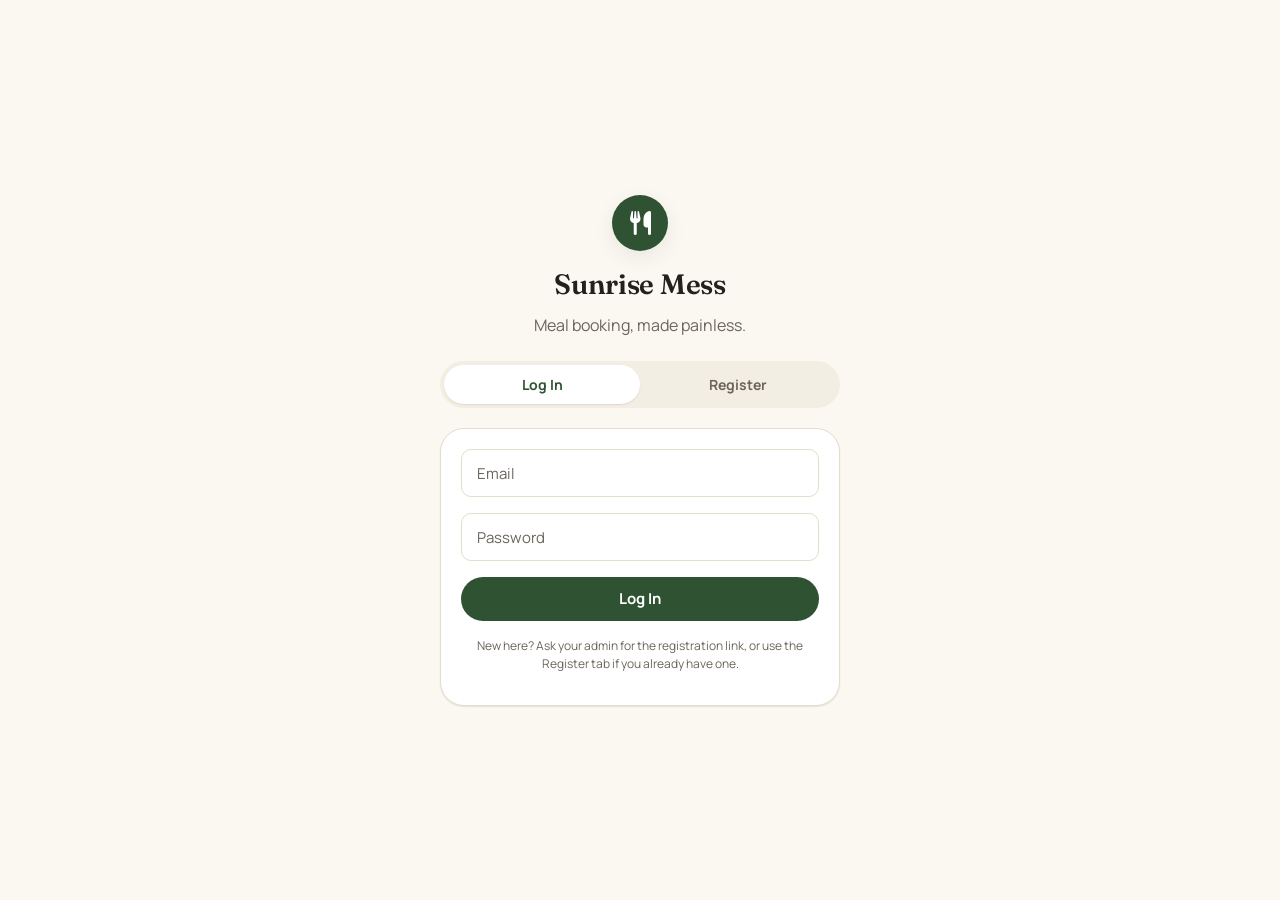
==== index.html @ f29468be "mess initial egmore" ====
<!DOCTYPE html>
<html lang="en">
<head>
<meta charset="UTF-8">
<meta name="viewport" content="width=device-width, initial-scale=1, viewport-fit=cover">
<title>Mess Login · Sunrise Mess</title>
<link rel="stylesheet" href="css/main.css">
<link rel="stylesheet" href="css/dark-mode.css">
<link rel="stylesheet" href="https://cdnjs.cloudflare.com/ajax/libs/font-awesome/6.5.2/css/all.min.css">
<style>
  body { display: flex; align-items: center; justify-content: center; padding: var(--space-5); }
  .auth-shell { width: 100%; max-width: 400px; }
  .auth-brand { text-align: center; margin-bottom: var(--space-6); }
  .auth-brand .plate { width: 56px; height: 56px; border-radius: 50%; background: var(--color-primary); color: #fff; display: flex; align-items: center; justify-content: center; margin: 0 auto var(--space-3); font-size: 24px; box-shadow: var(--shadow-md); }
  .auth-tabs { display: flex; background: var(--color-surface-2); border-radius: var(--radius-pill); padding: 4px; margin-bottom: var(--space-5); }
  .auth-tabs button { flex: 1; border: none; background: none; padding: 10px; border-radius: var(--radius-pill); font-weight: 700; font-size: 14px; color: var(--color-ink-soft); cursor: pointer; }
  .auth-tabs button.is-active { background: var(--color-surface); color: var(--color-primary); box-shadow: var(--shadow-sm); }
  .auth-note { font-size: 12px; text-align: center; margin-top: var(--space-4); }
  .view { display: none; }
  .view.is-active { display: block; }
</style>
</head>
<body>

<div class="auth-shell">
  <div class="auth-brand">
    <div class="plate"><i class="fa-solid fa-utensils"></i></div>
    <h1>Sunrise Mess</h1>
    <p class="text-soft">Meal booking, made painless.</p>
  </div>

  <div class="auth-tabs">
    <button id="tabLogin" class="is-active">Log In</button>
    <button id="tabRegister">Register</button>
  </div>

  <!-- LOGIN -->
  <form id="loginView" class="view is-active card">
    <div class="field">
      <input type="email" id="loginEmail" placeholder=" " required>
      <label>Email</label>
    </div>
    <div class="field">
      <input type="password" id="loginPassword" placeholder=" " required minlength="6">
      <label>Password</label>
    </div>
    <button type="submit" class="btn btn-primary btn-block">Log In</button>
    <p class="auth-note text-soft">New here? Ask your admin for the registration link, or use the Register tab if you already have one.</p>
  </form>

  <!-- REGISTER -->
  <form id="registerView" class="view card">
    <div class="field">
      <input type="text" id="regName" placeholder=" " required>
      <label>Full name</label>
    </div>
    <div class="field">
      <input type="text" id="regRoom" placeholder=" " required>
      <label>Room number</label>
    </div>
    <div class="field">
      <input type="tel" id="regMobile" placeholder=" " required pattern="[0-9]{10}">
      <label>Mobile number</label>
    </div>
    <div class="field">
      <input type="email" id="regEmail" placeholder=" " required>
      <label>Email</label>
    </div>
    <div class="field">
      <input type="password" id="regPassword" placeholder=" " required minlength="6">
      <label>Password</label>
    </div>
    <button type="submit" class="btn btn-primary btn-block">Submit Registration</button>
    <p class="auth-note text-soft">Your request goes to the admin for approval before you can log in.</p>
  </form>
</div>

<script type="module">
  import { login, submitRegistration, redirectIfLoggedIn } from './js/auth.js';
  import { initTheme } from './js/utils.js';

  initTheme();
  redirectIfLoggedIn();

  const params = new URLSearchParams(location.search);
  if (params.get('pending') === '1') {
    import('./js/components/Toast.js').then(({ toast }) => toast.info('Your registration is pending admin approval.'));
  }

  const tabLogin = document.getElementById('tabLogin');
  const tabRegister = document.getElementById('tabRegister');
  const loginView = document.getElementById('loginView');
  const registerView = document.getElementById('registerView');

  tabLogin.onclick = () => {
    tabLogin.classList.add('is-active'); tabRegister.classList.remove('is-active');
    loginView.classList.add('is-active'); registerView.classList.remove('is-active');
  };
  tabRegister.onclick = () => {
    tabRegister.classList.add('is-active'); tabLogin.classList.remove('is-active');
    registerView.classList.add('is-active'); loginView.classList.remove('is-active');
  };

  loginView.addEventListener('submit', async (e) => {
    e.preventDefault();
    const btn = loginView.querySelector('button[type="submit"]');
    btn.disabled = true; btn.textContent = 'Logging in…';
    await login(loginEmail.value.trim(), loginPassword.value);
    btn.disabled = false; btn.textContent = 'Log In';
  });

  registerView.addEventListener('submit', async (e) => {
    e.preventDefault();
    const btn = registerView.querySelector('button[type="submit"]');
    btn.disabled = true; btn.textContent = 'Submitting…';
    const ok = await submitRegistration({
      name: regName.value.trim(),
      room_number: regRoom.value.trim(),
      mobile: regMobile.value.trim(),
      email: regEmail.value.trim(),
      password: regPassword.value
    });
    btn.disabled = false; btn.textContent = 'Submit Registration';
    if (ok) { registerView.reset(); tabLogin.click(); }
  });
</script>
</body>
</html>
---- css/main.css ----
/* ============================================================================
   MESS MEAL BOOKING SYSTEM — DESIGN SYSTEM
   Subject: an Indian hostel/PG mess. Palette pulled from the mess hall
   itself — banana-leaf green, turmeric, terracotta thali, steel canteen
   trays — rather than a generic app palette.
   Signature element: the "thali ring" — a plate divided into three arcs
   (breakfast / lunch / dinner) that fills in as the day's status changes.
   ============================================================================ */

@import url('https://fonts.googleapis.com/css2?family=Fraunces:opsz,wght@9..144,500;9..144,600;9..144,700&family=Manrope:wght@400;500;600;700;800&family=IBM+Plex+Mono:wght@400;500;600&display=swap');

:root {
  /* ---- color tokens -------------------------------------------------- */
  --color-bg:        #FBF8F2;   /* steel-tray cream */
  --color-surface:   #FFFFFF;
  --color-surface-2: #F3EEE3;   /* banana-leaf-adjacent tint for sunken areas */
  --color-ink:       #24211D;   /* charcoal */
  --color-ink-soft:  #6B655A;   /* muted charcoal for secondary text */
  --color-border:    #E4DDCC;

  --color-primary:      #2F5233;  /* mess-hall spice green */
  --color-primary-ink:  #FFFFFF;
  --color-primary-soft: #E8F0E3;

  --color-accent:       #E4A72E;  /* turmeric gold */
  --color-accent-ink:   #2A1E05;
  --color-accent-soft:  #FBF0D9;

  --color-danger:       #C0392B;  /* chili red — fines, mismatches */
  --color-danger-soft:  #FBE7E4;

  --color-double:        #7A4FAE; /* double-meal indicator */
  --color-double-soft:   #F0E7F8;

  --color-no-food:       #8A8578;
  --color-no-food-soft:  #ECE9E0;

  /* ---- type ------------------------------------------------------------ */
  --font-display: 'Fraunces', Georgia, serif;
  --font-body:    'Manrope', -apple-system, BlinkMacSystemFont, 'Segoe UI', sans-serif;
  --font-mono:    'IBM Plex Mono', ui-monospace, SFMono-Regular, monospace;

  /* ---- spacing / radius / motion --------------------------------------- */
  --space-1: 4px;  --space-2: 8px;  --space-3: 12px; --space-4: 16px;
  --space-5: 20px; --space-6: 24px; --space-7: 32px; --space-8: 40px;

  --radius-sm: 10px;
  --radius-md: 16px;
  --radius-lg: 24px;
  --radius-pill: 999px;

  --shadow-sm: 0 1px 2px rgba(36,33,29,0.06), 0 1px 1px rgba(36,33,29,0.04);
  --shadow-md: 0 6px 20px rgba(36,33,29,0.08);
  --shadow-lg: 0 16px 40px rgba(36,33,29,0.14);

  --ease: cubic-bezier(0.22, 1, 0.36, 1);
  --dur-fast: 150ms;
  --dur-med: 220ms;

  --tap-min: 44px;
  --bottom-nav-h: 64px;
  --topbar-h: 56px;
}

/* ---- reset -------------------------------------------------------------- */
*, *::before, *::after { box-sizing: border-box; }
html { -webkit-text-size-adjust: 100%; }
body {
  margin: 0;
  min-height: 100dvh;
  background: var(--color-bg);
  color: var(--color-ink);
  font-family: var(--font-body);
  font-size: 16px;
  line-height: 1.5;
  -webkit-font-smoothing: antialiased;
}
h1, h2, h3, h4 { font-family: var(--font-display); font-weight: 600; margin: 0 0 var(--space-2); letter-spacing: -0.01em; }
h1 { font-size: 28px; } h2 { font-size: 22px; } h3 { font-size: 18px; } h4 { font-size: 16px; }
p { margin: 0 0 var(--space-3); color: var(--color-ink-soft); }
a { color: var(--color-primary); text-decoration: none; }
button { font-family: inherit; }
ul { margin: 0; padding: 0; list-style: none; }
img { max-width: 100%; display: block; }
::selection { background: var(--color-accent-soft); }

:focus-visible {
  outline: 2px solid var(--color-primary);
  outline-offset: 2px;
  border-radius: 4px;
}

.mono { font-family: var(--font-mono); font-variant-numeric: tabular-nums; }
.text-soft { color: var(--color-ink-soft); }
.text-danger { color: var(--color-danger); }
.sr-only {
  position: absolute; width: 1px; height: 1px; padding: 0; margin: -1px;
  overflow: hidden; clip: rect(0,0,0,0); white-space: nowrap; border: 0;
}

/* ---- app shell ------------------------------------------------------------ */
.app-shell {
  max-width: 480px;
  margin: 0 auto;
  min-height: 100dvh;
  padding-bottom: calc(var(--bottom-nav-h) + var(--space-4));
  position: relative;
  background: var(--color-bg);
}
@media (min-width: 900px) {
  .app-shell.app-shell--desktop {
    max-width: 1120px;
    display: grid;
    grid-template-columns: 240px 1fr;
    gap: var(--space-6);
    padding: var(--space-6) var(--space-6) var(--space-8);
  }
}

.topbar {
  position: sticky; top: 0; z-index: 20;
  height: var(--topbar-h);
  display: flex; align-items: center; justify-content: space-between;
  padding: 0 var(--space-4);
  background: color-mix(in srgb, var(--color-bg) 88%, transparent);
  backdrop-filter: blur(10px);
  border-bottom: 1px solid var(--color-border);
}
.topbar__title { font-family: var(--font-display); font-size: 18px; font-weight: 600; }
.topbar__actions { display: flex; gap: var(--space-2); align-items: center; }

.page { padding: var(--space-4); display: flex; flex-direction: column; gap: var(--space-5); }

/* ---- bottom nav (mobile) --------------------------------------------------- */
.bottom-nav {
  position: fixed; left: 0; right: 0; bottom: 0; z-index: 30;
  max-width: 480px; margin: 0 auto;
  height: var(--bottom-nav-h);
  background: var(--color-surface);
  border-top: 1px solid var(--color-border);
  display: flex;
  box-shadow: 0 -4px 16px rgba(36,33,29,0.06);
}
@media (min-width: 900px) { .bottom-nav { display: none; } }
.bottom-nav__item {
  flex: 1; display: flex; flex-direction: column; align-items: center; justify-content: center;
  gap: 2px; color: var(--color-ink-soft); font-size: 11px; font-weight: 600;
  min-height: var(--tap-min); border: none; background: none; cursor: pointer;
}
.bottom-nav__item i { font-size: 18px; }
.bottom-nav__item.is-active { color: var(--color-primary); }

.side-nav {
  display: none;
}
@media (min-width: 900px) {
  .side-nav {
    display: flex; flex-direction: column; gap: var(--space-1);
    padding: var(--space-5) var(--space-3);
    background: var(--color-surface);
    border-radius: var(--radius-lg);
    border: 1px solid var(--color-border);
    height: fit-content;
    position: sticky; top: var(--space-6);
  }
  .side-nav__item {
    display: flex; align-items: center; gap: var(--space-3);
    padding: var(--space-3) var(--space-3);
    border-radius: var(--radius-sm);
    color: var(--color-ink-soft); font-weight: 600; font-size: 14px;
    cursor: pointer; border: none; background: none; text-align: left;
  }
  .side-nav__item.is-active { background: var(--color-primary-soft); color: var(--color-primary); }
}

/* ---- cards ----------------------------------------------------------------- */
.card {
  background: var(--color-surface);
  border: 1px solid var(--color-border);
  border-radius: var(--radius-lg);
  padding: var(--space-5);
  box-shadow: var(--shadow-sm);
  transition: box-shadow var(--dur-fast) var(--ease);
}
.card--flat { box-shadow: none; }
.card__label { font-size: 12px; font-weight: 700; letter-spacing: 0.04em; text-transform: uppercase; color: var(--color-ink-soft); margin-bottom: var(--space-1); }
.card__value { font-family: var(--font-display); font-size: 30px; font-weight: 600; }
.card-grid { display: grid; grid-template-columns: repeat(2, 1fr); gap: var(--space-3); }
@media (min-width: 640px) { .card-grid { grid-template-columns: repeat(4, 1fr); } }

/* ---- thali ring (signature status widget) ---------------------------------- */
.thali-ring { display: flex; align-items: center; gap: var(--space-5); }
.thali-ring svg { flex-shrink: 0; }
.thali-ring__legend { display: flex; flex-direction: column; gap: var(--space-2); }
.thali-ring__row { display: flex; align-items: center; gap: var(--space-2); font-size: 14px; font-weight: 600; }
.thali-ring__dot { width: 10px; height: 10px; border-radius: 50%; flex-shrink: 0; }

/* ---- buttons ----------------------------------------------------------------- */
.btn {
  display: inline-flex; align-items: center; justify-content: center; gap: var(--space-2);
  min-height: var(--tap-min); padding: 0 var(--space-5);
  border-radius: var(--radius-pill);
  font-weight: 700; font-size: 15px;
  border: 1px solid transparent; cursor: pointer;
  transition: transform var(--dur-fast) var(--ease), box-shadow var(--dur-fast) var(--ease), background var(--dur-fast) var(--ease);
  white-space: nowrap;
}
.btn:active { transform: scale(0.97); }
.btn-primary { background: var(--color-primary); color: var(--color-primary-ink); }
.btn-primary:hover { box-shadow: var(--shadow-md); }
.btn-secondary { background: var(--color-surface); color: var(--color-ink); border-color: var(--color-border); }
.btn-accent { background: var(--color-accent); color: var(--color-accent-ink); }
.btn-danger { background: var(--color-danger); color: #fff; }
.btn-ghost { background: transparent; color: var(--color-primary); }
.btn-block { width: 100%; }
.btn-sm { min-height: 36px; padding: 0 var(--space-4); font-size: 13px; }
.btn:disabled { opacity: 0.45; cursor: not-allowed; transform: none; }
.icon-btn {
  width: var(--tap-min); height: var(--tap-min); border-radius: 50%;
  display: inline-flex; align-items: center; justify-content: center;
  border: 1px solid var(--color-border); background: var(--color-surface); cursor: pointer;
}

/* ---- meal option segmented control ------------------------------------------- */
.option-group { display: grid; grid-template-columns: repeat(3, 1fr); gap: var(--space-2); }
.option-group.option-group--4 { grid-template-columns: repeat(2, 1fr); }
.option-btn {
  min-height: var(--tap-min); border-radius: var(--radius-sm);
  border: 1.5px solid var(--color-border); background: var(--color-surface);
  font-weight: 700; font-size: 13px; cursor: pointer; color: var(--color-ink-soft);
  transition: all var(--dur-fast) var(--ease);
}
.option-btn.is-selected[data-value="yes"] { background: var(--color-primary-soft); border-color: var(--color-primary); color: var(--color-primary); }
.option-btn.is-selected[data-value="no"] { background: var(--color-danger-soft); border-color: var(--color-danger); color: var(--color-danger); }
.option-btn.is-selected[data-value="double"] { background: var(--color-double-soft); border-color: var(--color-double); color: var(--color-double); }
.option-btn.is-selected[data-value="no_food"] { background: var(--color-no-food-soft); border-color: var(--color-no-food); color: var(--color-ink); }
.option-btn:disabled { opacity: 0.5; cursor: not-allowed; }

/* ---- badges / status pills ------------------------------------------------- */
.badge {
  display: inline-flex; align-items: center; gap: 4px;
  padding: 3px 10px; border-radius: var(--radius-pill);
  font-size: 12px; font-weight: 700;
}
.badge-yes    { background: var(--color-primary-soft); color: var(--color-primary); }
.badge-no     { background: var(--color-danger-soft); color: var(--color-danger); }
.badge-double { background: var(--color-double-soft); color: var(--color-double); }
.badge-nofood { background: var(--color-no-food-soft); color: var(--color-ink-soft); }
.badge-pending{ background: var(--color-accent-soft); color: var(--color-accent-ink); }
.badge-locked { background: var(--color-surface-2); color: var(--color-ink-soft); }

/* ---- forms ------------------------------------------------------------------- */
.field { position: relative; margin-bottom: var(--space-4); }
.field input, .field select, .field textarea {
  width: 100%; min-height: var(--tap-min);
  padding: 18px var(--space-4) 6px;
  border: 1.5px solid var(--color-border); border-radius: var(--radius-sm);
  background: var(--color-surface); font-size: 16px; color: var(--color-ink);
  font-family: inherit;
}
.field textarea { padding-top: 20px; min-height: 88px; resize: vertical; }
.field label {
  position: absolute; left: var(--space-4); top: 14px;
  font-size: 15px; color: var(--color-ink-soft);
  transition: all var(--dur-fast) var(--ease); pointer-events: none;
  background: transparent;
}
.field input:focus + label, .field input:not(:placeholder-shown) + label,
.field select:focus + label, .field select.has-value + label,
.field textarea:focus + label, .field textarea:not(:placeholder-shown) + label {
  top: 6px; font-size: 11px; font-weight: 700; color: var(--color-primary);
}
.field input:focus, .field select:focus, .field textarea:focus { border-color: var(--color-primary); }
.field-error { color: var(--color-danger); font-size: 12px; margin-top: 4px; display: none; }
.field.has-error input, .field.has-error select { border-color: var(--color-danger); }
.field.has-error .field-error { display: block; }

/* ---- tables → cards on mobile -------------------------------------------- */
.data-table { width: 100%; border-collapse: collapse; }
.data-table thead { display: none; }
@media (min-width: 760px) {
  .data-table thead { display: table-header-group; }
  .data-table th {
    text-align: left; font-size: 12px; text-transform: uppercase; letter-spacing: 0.04em;
    color: var(--color-ink-soft); padding: var(--space-3); border-bottom: 1px solid var(--color-border);
  }
}
.data-table tbody tr {
  display: block; margin-bottom: var(--space-3);
  background: var(--color-surface); border: 1px solid var(--color-border); border-radius: var(--radius-md);
  padding: var(--space-3);
}
@media (min-width: 760px) {
  .data-table tbody tr { display: table-row; margin: 0; border-radius: 0; border: none; border-bottom: 1px solid var(--color-border); padding: 0; }
  .data-table tbody tr:hover { background: var(--color-surface-2); }
}
.data-table td {
  display: flex; justify-content: space-between; align-items: center; gap: var(--space-3);
  padding: 6px 2px; border: none; font-size: 14px;
}
.data-table td::before { content: attr(data-label); font-weight: 700; color: var(--color-ink-soft); font-size: 12px; text-transform: uppercase; letter-spacing: 0.03em; }
@media (min-width: 760px) {
  .data-table td { display: table-cell; padding: var(--space-3); }
  .data-table td::before { content: none; }
}
.table-wrap { overflow-x: auto; }

/* ---- modal ------------------------------------------------------------------ */
.modal-overlay {
  position: fixed; inset: 0; background: rgba(36,33,29,0.45); z-index: 100;
  display: flex; align-items: flex-end; justify-content: center;
  opacity: 0; pointer-events: none; transition: opacity var(--dur-med) var(--ease);
}
.modal-overlay.is-open { opacity: 1; pointer-events: auto; }
@media (min-width: 640px) { .modal-overlay { align-items: center; } }
.modal {
  width: 100%; max-width: 480px; max-height: 88dvh; overflow-y: auto;
  background: var(--color-surface);
  border-radius: var(--radius-lg) var(--radius-lg) 0 0;
  padding: var(--space-5);
  transform: translateY(24px); transition: transform var(--dur-med) var(--ease);
}
.modal-overlay.is-open .modal { transform: translateY(0); }
@media (min-width: 640px) { .modal { border-radius: var(--radius-lg); } }
.modal__header { display: flex; align-items: center; justify-content: space-between; margin-bottom: var(--space-4); }

/* ---- toast ------------------------------------------------------------------ */
.toast-stack {
  position: fixed; left: 0; right: 0; bottom: calc(var(--bottom-nav-h) + var(--space-3));
  z-index: 200; display: flex; flex-direction: column; gap: var(--space-2);
  align-items: center; padding: 0 var(--space-4); pointer-events: none;
}
.toast {
  pointer-events: auto; max-width: 420px; width: 100%;
  background: var(--color-ink); color: #fff;
  padding: var(--space-3) var(--space-4); border-radius: var(--radius-sm);
  font-size: 14px; font-weight: 600; box-shadow: var(--shadow-lg);
  display: flex; align-items: center; gap: var(--space-2);
  transform: translateY(12px); opacity: 0; transition: all var(--dur-med) var(--ease);
}
.toast.is-visible { transform: translateY(0); opacity: 1; }
.toast--success { background: var(--color-primary); }
.toast--error { background: var(--color-danger); }
.toast--info { background: var(--color-ink); }

/* ---- empty states -------------------------------------------------------- */
.empty-state { text-align: center; padding: var(--space-8) var(--space-4); color: var(--color-ink-soft); }
.empty-state i { font-size: 32px; margin-bottom: var(--space-2); color: var(--color-border); }

/* ---- misc ----------------------------------------------------------------- */
.divider { height: 1px; background: var(--color-border); border: none; margin: var(--space-4) 0; }
.chip-row { display: flex; gap: var(--space-2); overflow-x: auto; padding-bottom: 4px; }
.chip {
  flex-shrink: 0; padding: 8px 14px; border-radius: var(--radius-pill);
  border: 1.5px solid var(--color-border); background: var(--color-surface);
  font-size: 13px; font-weight: 700; color: var(--color-ink-soft); cursor: pointer;
}
.chip.is-active { background: var(--color-ink); border-color: var(--color-ink); color: #fff; }

.skeleton { background: linear-gradient(90deg, var(--color-surface-2) 25%, var(--color-border) 37%, var(--color-surface-2) 63%); background-size: 400% 100%; animation: skeleton-loading 1.4s ease infinite; border-radius: var(--radius-sm); }
@keyframes skeleton-loading { 0% { background-position: 100% 50%; } 100% { background-position: 0 50%; } }

@media (prefers-reduced-motion: reduce) {
  *, *::before, *::after { animation-duration: 0.01ms !important; transition-duration: 0.01ms !important; }
}
---- css/dark-mode.css ----
/* Dark mode — toggled by setting data-theme="dark" on <html>, persisted in
   localStorage by utils.js (theme). Keeps the same warm-mess-hall identity,
   just lit differently: charcoal tray instead of steel tray. */

:root[data-theme="dark"] {
  --color-bg:        #1B1815;
  --color-surface:   #262220;
  --color-surface-2: #322C27;
  --color-ink:       #F3EEE3;
  --color-ink-soft:  #B3AB9C;
  --color-border:    #3B342C;

  --color-primary:      #6FA97A;
  --color-primary-ink:  #10190F;
  --color-primary-soft: #223A26;

  --color-accent:       #E4A72E;
  --color-accent-ink:   #1B1400;
  --color-accent-soft:  #3A2E0E;

  --color-danger:       #E5786A;
  --color-danger-soft:  #3B2220;

  --color-double:       #B392DE;
  --color-double-soft:  #2E2438;

  --color-no-food:      #A39C8C;
  --color-no-food-soft: #2E2A22;

  --shadow-sm: 0 1px 2px rgba(0,0,0,0.3);
  --shadow-md: 0 6px 20px rgba(0,0,0,0.35);
  --shadow-lg: 0 16px 40px rgba(0,0,0,0.5);
}

:root[data-theme="dark"] .topbar {
  background: color-mix(in srgb, var(--color-bg) 85%, transparent);
}
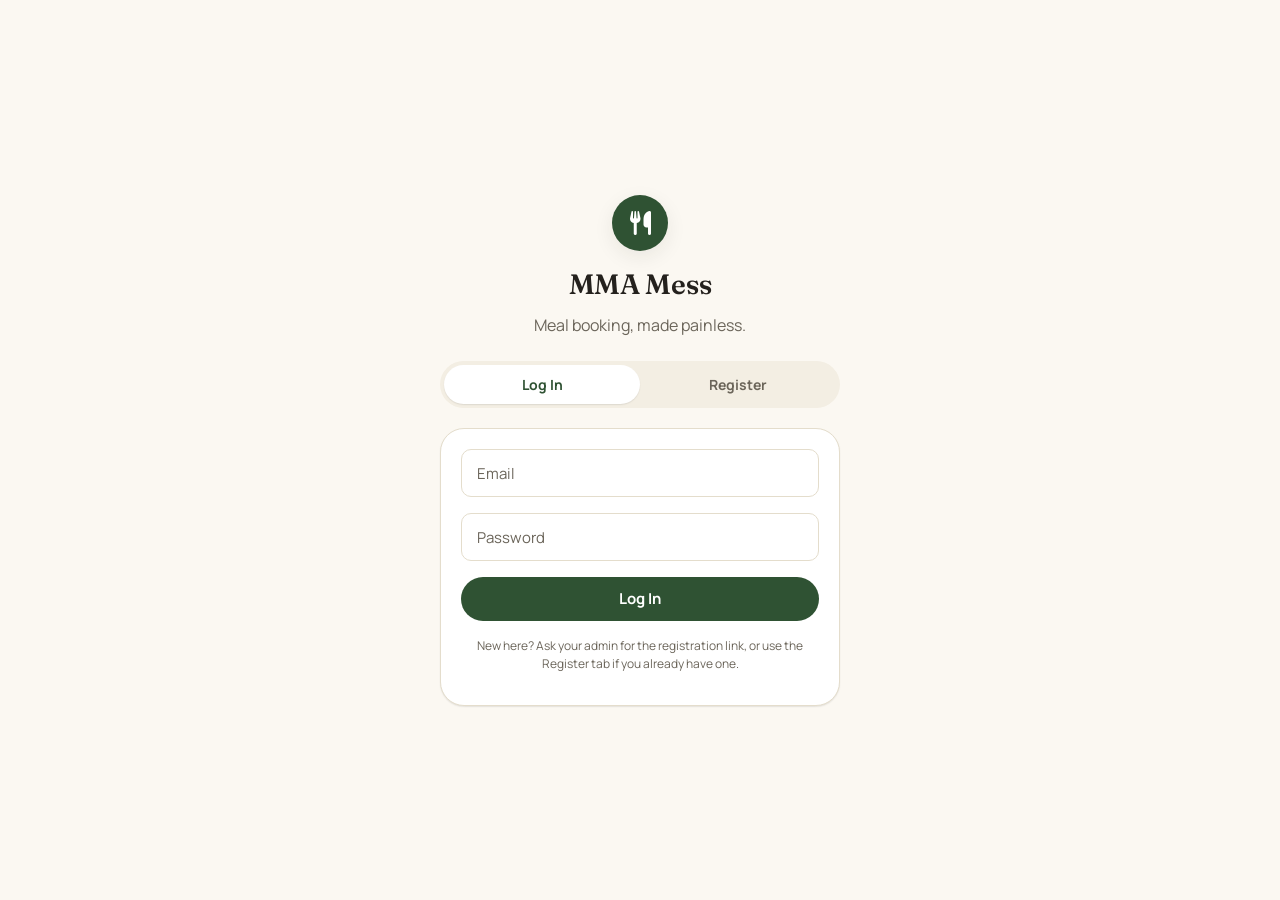
==== commit d65cbada: "NAME CHANGE" ====
--- a/index.html
+++ b/index.html
@@ -1,128 +1,226 @@
-<!DOCTYPE html>
+<!doctype html>
 <html lang="en">
-<head>
-<meta charset="UTF-8">
-<meta name="viewport" content="width=device-width, initial-scale=1, viewport-fit=cover">
-<title>Mess Login · Sunrise Mess</title>
-<link rel="stylesheet" href="css/main.css">
-<link rel="stylesheet" href="css/dark-mode.css">
-<link rel="stylesheet" href="https://cdnjs.cloudflare.com/ajax/libs/font-awesome/6.5.2/css/all.min.css">
-<style>
-  body { display: flex; align-items: center; justify-content: center; padding: var(--space-5); }
-  .auth-shell { width: 100%; max-width: 400px; }
-  .auth-brand { text-align: center; margin-bottom: var(--space-6); }
-  .auth-brand .plate { width: 56px; height: 56px; border-radius: 50%; background: var(--color-primary); color: #fff; display: flex; align-items: center; justify-content: center; margin: 0 auto var(--space-3); font-size: 24px; box-shadow: var(--shadow-md); }
-  .auth-tabs { display: flex; background: var(--color-surface-2); border-radius: var(--radius-pill); padding: 4px; margin-bottom: var(--space-5); }
-  .auth-tabs button { flex: 1; border: none; background: none; padding: 10px; border-radius: var(--radius-pill); font-weight: 700; font-size: 14px; color: var(--color-ink-soft); cursor: pointer; }
-  .auth-tabs button.is-active { background: var(--color-surface); color: var(--color-primary); box-shadow: var(--shadow-sm); }
-  .auth-note { font-size: 12px; text-align: center; margin-top: var(--space-4); }
-  .view { display: none; }
-  .view.is-active { display: block; }
-</style>
-</head>
-<body>
-
-<div class="auth-shell">
-  <div class="auth-brand">
-    <div class="plate"><i class="fa-solid fa-utensils"></i></div>
-    <h1>Sunrise Mess</h1>
-    <p class="text-soft">Meal booking, made painless.</p>
-  </div>
-
-  <div class="auth-tabs">
-    <button id="tabLogin" class="is-active">Log In</button>
-    <button id="tabRegister">Register</button>
-  </div>
-
-  <!-- LOGIN -->
-  <form id="loginView" class="view is-active card">
-    <div class="field">
-      <input type="email" id="loginEmail" placeholder=" " required>
-      <label>Email</label>
+  <head>
+    <meta charset="UTF-8" />
+    <meta
+      name="viewport"
+      content="width=device-width, initial-scale=1, viewport-fit=cover"
+    />
+    <title>Mess Login · MMA Mess</title>
+    <link rel="stylesheet" href="css/main.css" />
+    <link rel="stylesheet" href="css/dark-mode.css" />
+    <link
+      rel="stylesheet"
+      href="https://cdnjs.cloudflare.com/ajax/libs/font-awesome/6.5.2/css/all.min.css"
+    />
+    <style>
+      body {
+        display: flex;
+        align-items: center;
+        justify-content: center;
+        padding: var(--space-5);
+      }
+      .auth-shell {
+        width: 100%;
+        max-width: 400px;
+      }
+      .auth-brand {
+        text-align: center;
+        margin-bottom: var(--space-6);
+      }
+      .auth-brand .plate {
+        width: 56px;
+        height: 56px;
+        border-radius: 50%;
+        background: var(--color-primary);
+        color: #fff;
+        display: flex;
+        align-items: center;
+        justify-content: center;
+        margin: 0 auto var(--space-3);
+        font-size: 24px;
+        box-shadow: var(--shadow-md);
+      }
+      .auth-tabs {
+        display: flex;
+        background: var(--color-surface-2);
+        border-radius: var(--radius-pill);
+        padding: 4px;
+        margin-bottom: var(--space-5);
+      }
+      .auth-tabs button {
+        flex: 1;
+        border: none;
+        background: none;
+        padding: 10px;
+        border-radius: var(--radius-pill);
+        font-weight: 700;
+        font-size: 14px;
+        color: var(--color-ink-soft);
+        cursor: pointer;
+      }
+      .auth-tabs button.is-active {
+        background: var(--color-surface);
+        color: var(--color-primary);
+        box-shadow: var(--shadow-sm);
+      }
+      .auth-note {
+        font-size: 12px;
+        text-align: center;
+        margin-top: var(--space-4);
+      }
+      .view {
+        display: none;
+      }
+      .view.is-active {
+        display: block;
+      }
+    </style>
+  </head>
+  <body>
+    <div class="auth-shell">
+      <div class="auth-brand">
+        <div class="plate"><i class="fa-solid fa-utensils"></i></div>
+        <h1>MMA Mess</h1>
+        <p class="text-soft">Meal booking, made painless.</p>
+      </div>
+
+      <div class="auth-tabs">
+        <button id="tabLogin" class="is-active">Log In</button>
+        <button id="tabRegister">Register</button>
+      </div>
+
+      <!-- LOGIN -->
+      <form id="loginView" class="view is-active card">
+        <div class="field">
+          <input type="email" id="loginEmail" placeholder=" " required />
+          <label>Email</label>
+        </div>
+        <div class="field">
+          <input
+            type="password"
+            id="loginPassword"
+            placeholder=" "
+            required
+            minlength="6"
+          />
+          <label>Password</label>
+        </div>
+        <button type="submit" class="btn btn-primary btn-block">Log In</button>
+        <p class="auth-note text-soft">
+          New here? Ask your admin for the registration link, or use the
+          Register tab if you already have one.
+        </p>
+      </form>
+
+      <!-- REGISTER -->
+      <form id="registerView" class="view card">
+        <div class="field">
+          <input type="text" id="regName" placeholder=" " required />
+          <label>Full name</label>
+        </div>
+        <div class="field">
+          <input type="text" id="regRoom" placeholder=" " required />
+          <label>Room number</label>
+        </div>
+        <div class="field">
+          <input
+            type="tel"
+            id="regMobile"
+            placeholder=" "
+            required
+            pattern="[0-9]{10}"
+          />
+          <label>Mobile number</label>
+        </div>
+        <div class="field">
+          <input type="email" id="regEmail" placeholder=" " required />
+          <label>Email</label>
+        </div>
+        <div class="field">
+          <input
+            type="password"
+            id="regPassword"
+            placeholder=" "
+            required
+            minlength="6"
+          />
+          <label>Password</label>
+        </div>
+        <button type="submit" class="btn btn-primary btn-block">
+          Submit Registration
+        </button>
+        <p class="auth-note text-soft">
+          Your request goes to the admin for approval before you can log in.
+        </p>
+      </form>
     </div>
-    <div class="field">
-      <input type="password" id="loginPassword" placeholder=" " required minlength="6">
-      <label>Password</label>
-    </div>
-    <button type="submit" class="btn btn-primary btn-block">Log In</button>
-    <p class="auth-note text-soft">New here? Ask your admin for the registration link, or use the Register tab if you already have one.</p>
-  </form>
-
-  <!-- REGISTER -->
-  <form id="registerView" class="view card">
-    <div class="field">
-      <input type="text" id="regName" placeholder=" " required>
-      <label>Full name</label>
-    </div>
-    <div class="field">
-      <input type="text" id="regRoom" placeholder=" " required>
-      <label>Room number</label>
-    </div>
-    <div class="field">
-      <input type="tel" id="regMobile" placeholder=" " required pattern="[0-9]{10}">
-      <label>Mobile number</label>
-    </div>
-    <div class="field">
-      <input type="email" id="regEmail" placeholder=" " required>
-      <label>Email</label>
-    </div>
-    <div class="field">
-      <input type="password" id="regPassword" placeholder=" " required minlength="6">
-      <label>Password</label>
-    </div>
-    <button type="submit" class="btn btn-primary btn-block">Submit Registration</button>
-    <p class="auth-note text-soft">Your request goes to the admin for approval before you can log in.</p>
-  </form>
-</div>
-
-<script type="module">
-  import { login, submitRegistration, redirectIfLoggedIn } from './js/auth.js';
-  import { initTheme } from './js/utils.js';
-
-  initTheme();
-  redirectIfLoggedIn();
-
-  const params = new URLSearchParams(location.search);
-  if (params.get('pending') === '1') {
-    import('./js/components/Toast.js').then(({ toast }) => toast.info('Your registration is pending admin approval.'));
-  }
-
-  const tabLogin = document.getElementById('tabLogin');
-  const tabRegister = document.getElementById('tabRegister');
-  const loginView = document.getElementById('loginView');
-  const registerView = document.getElementById('registerView');
-
-  tabLogin.onclick = () => {
-    tabLogin.classList.add('is-active'); tabRegister.classList.remove('is-active');
-    loginView.classList.add('is-active'); registerView.classList.remove('is-active');
-  };
-  tabRegister.onclick = () => {
-    tabRegister.classList.add('is-active'); tabLogin.classList.remove('is-active');
-    registerView.classList.add('is-active'); loginView.classList.remove('is-active');
-  };
-
-  loginView.addEventListener('submit', async (e) => {
-    e.preventDefault();
-    const btn = loginView.querySelector('button[type="submit"]');
-    btn.disabled = true; btn.textContent = 'Logging in…';
-    await login(loginEmail.value.trim(), loginPassword.value);
-    btn.disabled = false; btn.textContent = 'Log In';
-  });
-
-  registerView.addEventListener('submit', async (e) => {
-    e.preventDefault();
-    const btn = registerView.querySelector('button[type="submit"]');
-    btn.disabled = true; btn.textContent = 'Submitting…';
-    const ok = await submitRegistration({
-      name: regName.value.trim(),
-      room_number: regRoom.value.trim(),
-      mobile: regMobile.value.trim(),
-      email: regEmail.value.trim(),
-      password: regPassword.value
-    });
-    btn.disabled = false; btn.textContent = 'Submit Registration';
-    if (ok) { registerView.reset(); tabLogin.click(); }
-  });
-</script>
-</body>
+
+    <script type="module">
+      import {
+        login,
+        submitRegistration,
+        redirectIfLoggedIn,
+      } from "./js/auth.js";
+      import { initTheme } from "./js/utils.js";
+
+      initTheme();
+      redirectIfLoggedIn();
+
+      const params = new URLSearchParams(location.search);
+      if (params.get("pending") === "1") {
+        import("./js/components/Toast.js").then(({ toast }) =>
+          toast.info("Your registration is pending admin approval."),
+        );
+      }
+
+      const tabLogin = document.getElementById("tabLogin");
+      const tabRegister = document.getElementById("tabRegister");
+      const loginView = document.getElementById("loginView");
+      const registerView = document.getElementById("registerView");
+
+      tabLogin.onclick = () => {
+        tabLogin.classList.add("is-active");
+        tabRegister.classList.remove("is-active");
+        loginView.classList.add("is-active");
+        registerView.classList.remove("is-active");
+      };
+      tabRegister.onclick = () => {
+        tabRegister.classList.add("is-active");
+        tabLogin.classList.remove("is-active");
+        registerView.classList.add("is-active");
+        loginView.classList.remove("is-active");
+      };
+
+      loginView.addEventListener("submit", async (e) => {
+        e.preventDefault();
+        const btn = loginView.querySelector('button[type="submit"]');
+        btn.disabled = true;
+        btn.textContent = "Logging in…";
+        await login(loginEmail.value.trim(), loginPassword.value);
+        btn.disabled = false;
+        btn.textContent = "Log In";
+      });
+
+      registerView.addEventListener("submit", async (e) => {
+        e.preventDefault();
+        const btn = registerView.querySelector('button[type="submit"]');
+        btn.disabled = true;
+        btn.textContent = "Submitting…";
+        const ok = await submitRegistration({
+          name: regName.value.trim(),
+          room_number: regRoom.value.trim(),
+          mobile: regMobile.value.trim(),
+          email: regEmail.value.trim(),
+          password: regPassword.value,
+        });
+        btn.disabled = false;
+        btn.textContent = "Submit Registration";
+        if (ok) {
+          registerView.reset();
+          tabLogin.click();
+        }
+      });
+    </script>
+  </body>
 </html>
--- a/css/main.css
+++ b/css/main.css
@@ -7,51 +7,59 @@
    (breakfast / lunch / dinner) that fills in as the day's status changes.
    ============================================================================ */
 
-@import url('https://fonts.googleapis.com/css2?family=Fraunces:opsz,wght@9..144,500;9..144,600;9..144,700&family=Manrope:wght@400;500;600;700;800&family=IBM+Plex+Mono:wght@400;500;600&display=swap');
+@import url("https://fonts.googleapis.com/css2?family=Fraunces:opsz,wght@9..144,500;9..144,600;9..144,700&family=Manrope:wght@400;500;600;700;800&family=IBM+Plex+Mono:wght@400;500;600&display=swap");
 
 :root {
   /* ---- color tokens -------------------------------------------------- */
-  --color-bg:        #FBF8F2;   /* steel-tray cream */
-  --color-surface:   #FFFFFF;
-  --color-surface-2: #F3EEE3;   /* banana-leaf-adjacent tint for sunken areas */
-  --color-ink:       #24211D;   /* charcoal */
-  --color-ink-soft:  #6B655A;   /* muted charcoal for secondary text */
-  --color-border:    #E4DDCC;
-
-  --color-primary:      #2F5233;  /* mess-hall spice green */
-  --color-primary-ink:  #FFFFFF;
-  --color-primary-soft: #E8F0E3;
-
-  --color-accent:       #E4A72E;  /* turmeric gold */
-  --color-accent-ink:   #2A1E05;
-  --color-accent-soft:  #FBF0D9;
-
-  --color-danger:       #C0392B;  /* chili red — fines, mismatches */
-  --color-danger-soft:  #FBE7E4;
-
-  --color-double:        #7A4FAE; /* double-meal indicator */
-  --color-double-soft:   #F0E7F8;
-
-  --color-no-food:       #8A8578;
-  --color-no-food-soft:  #ECE9E0;
+  --color-bg: #fbf8f2; /* steel-tray cream */
+  --color-surface: #ffffff;
+  --color-surface-2: #f3eee3; /* banana-leaf-adjacent tint for sunken areas */
+  --color-ink: #24211d; /* charcoal */
+  --color-ink-soft: #6b655a; /* muted charcoal for secondary text */
+  --color-border: #e4ddcc;
+
+  --color-primary: #2f5233; /* mess-hall spice green */
+  --color-primary-ink: #ffffff;
+  --color-primary-soft: #e8f0e3;
+
+  --color-accent: #e4a72e; /* turmeric gold */
+  --color-accent-ink: #2a1e05;
+  --color-accent-soft: #fbf0d9;
+
+  --color-danger: #c0392b; /* chili red — fines, mismatches */
+  --color-danger-soft: #fbe7e4;
+
+  --color-double: #7a4fae; /* double-meal indicator */
+  --color-double-soft: #f0e7f8;
+
+  --color-no-food: #8a8578;
+  --color-no-food-soft: #ece9e0;
 
   /* ---- type ------------------------------------------------------------ */
-  --font-display: 'Fraunces', Georgia, serif;
-  --font-body:    'Manrope', -apple-system, BlinkMacSystemFont, 'Segoe UI', sans-serif;
-  --font-mono:    'IBM Plex Mono', ui-monospace, SFMono-Regular, monospace;
+  --font-display: "Fraunces", Georgia, serif;
+  --font-body:
+    "Manrope", -apple-system, BlinkMacSystemFont, "Segoe UI", sans-serif;
+  --font-mono: "IBM Plex Mono", ui-monospace, SFMono-Regular, monospace;
 
   /* ---- spacing / radius / motion --------------------------------------- */
-  --space-1: 4px;  --space-2: 8px;  --space-3: 12px; --space-4: 16px;
-  --space-5: 20px; --space-6: 24px; --space-7: 32px; --space-8: 40px;
+  --space-1: 4px;
+  --space-2: 8px;
+  --space-3: 12px;
+  --space-4: 16px;
+  --space-5: 20px;
+  --space-6: 24px;
+  --space-7: 32px;
+  --space-8: 40px;
 
   --radius-sm: 10px;
   --radius-md: 16px;
   --radius-lg: 24px;
   --radius-pill: 999px;
 
-  --shadow-sm: 0 1px 2px rgba(36,33,29,0.06), 0 1px 1px rgba(36,33,29,0.04);
-  --shadow-md: 0 6px 20px rgba(36,33,29,0.08);
-  --shadow-lg: 0 16px 40px rgba(36,33,29,0.14);
+  --shadow-sm:
+    0 1px 2px rgba(36, 33, 29, 0.06), 0 1px 1px rgba(36, 33, 29, 0.04);
+  --shadow-md: 0 6px 20px rgba(36, 33, 29, 0.08);
+  --shadow-lg: 0 16px 40px rgba(36, 33, 29, 0.14);
 
   --ease: cubic-bezier(0.22, 1, 0.36, 1);
   --dur-fast: 150ms;
@@ -63,8 +71,14 @@
 }
 
 /* ---- reset -------------------------------------------------------------- */
-*, *::before, *::after { box-sizing: border-box; }
-html { -webkit-text-size-adjust: 100%; }
+*,
+*::before,
+*::after {
+  box-sizing: border-box;
+}
+html {
+  -webkit-text-size-adjust: 100%;
+}
 body {
   margin: 0;
   min-height: 100dvh;
@@ -75,14 +89,50 @@
   line-height: 1.5;
   -webkit-font-smoothing: antialiased;
 }
-h1, h2, h3, h4 { font-family: var(--font-display); font-weight: 600; margin: 0 0 var(--space-2); letter-spacing: -0.01em; }
-h1 { font-size: 28px; } h2 { font-size: 22px; } h3 { font-size: 18px; } h4 { font-size: 16px; }
-p { margin: 0 0 var(--space-3); color: var(--color-ink-soft); }
-a { color: var(--color-primary); text-decoration: none; }
-button { font-family: inherit; }
-ul { margin: 0; padding: 0; list-style: none; }
-img { max-width: 100%; display: block; }
-::selection { background: var(--color-accent-soft); }
+h1,
+h2,
+h3,
+h4 {
+  font-family: var(--font-display);
+  font-weight: 600;
+  margin: 0 0 var(--space-2);
+  letter-spacing: -0.01em;
+}
+h1 {
+  font-size: 28px;
+}
+h2 {
+  font-size: 22px;
+}
+h3 {
+  font-size: 18px;
+}
+h4 {
+  font-size: 16px;
+}
+p {
+  margin: 0 0 var(--space-3);
+  color: var(--color-ink-soft);
+}
+a {
+  color: var(--color-primary);
+  text-decoration: none;
+}
+button {
+  font-family: inherit;
+}
+ul {
+  margin: 0;
+  padding: 0;
+  list-style: none;
+}
+img {
+  max-width: 100%;
+  display: block;
+}
+::selection {
+  background: var(--color-accent-soft);
+}
 
 :focus-visible {
   outline: 2px solid var(--color-primary);
@@ -90,12 +140,26 @@
   border-radius: 4px;
 }
 
-.mono { font-family: var(--font-mono); font-variant-numeric: tabular-nums; }
-.text-soft { color: var(--color-ink-soft); }
-.text-danger { color: var(--color-danger); }
+.mono {
+  font-family: var(--font-mono);
+  font-variant-numeric: tabular-nums;
+}
+.text-soft {
+  color: var(--color-ink-soft);
+}
+.text-danger {
+  color: var(--color-danger);
+}
 .sr-only {
-  position: absolute; width: 1px; height: 1px; padding: 0; margin: -1px;
-  overflow: hidden; clip: rect(0,0,0,0); white-space: nowrap; border: 0;
+  position: absolute;
+  width: 1px;
+  height: 1px;
+  padding: 0;
+  margin: -1px;
+  overflow: hidden;
+  clip: rect(0, 0, 0, 0);
+  white-space: nowrap;
+  border: 0;
 }
 
 /* ---- app shell ------------------------------------------------------------ */
@@ -118,59 +182,112 @@
 }
 
 .topbar {
-  position: sticky; top: 0; z-index: 20;
+  position: sticky;
+  top: 0;
+  z-index: 20;
   height: var(--topbar-h);
-  display: flex; align-items: center; justify-content: space-between;
+  display: flex;
+  align-items: center;
+  justify-content: space-between;
   padding: 0 var(--space-4);
   background: color-mix(in srgb, var(--color-bg) 88%, transparent);
   backdrop-filter: blur(10px);
   border-bottom: 1px solid var(--color-border);
 }
-.topbar__title { font-family: var(--font-display); font-size: 18px; font-weight: 600; }
-.topbar__actions { display: flex; gap: var(--space-2); align-items: center; }
-
-.page { padding: var(--space-4); display: flex; flex-direction: column; gap: var(--space-5); }
+.topbar__title {
+  font-family: var(--font-display);
+  font-size: 18px;
+  font-weight: 600;
+}
+.topbar__actions {
+  display: flex;
+  gap: var(--space-2);
+  align-items: center;
+}
+
+.page {
+  padding: var(--space-4);
+  display: flex;
+  flex-direction: column;
+  gap: var(--space-5);
+}
 
 /* ---- bottom nav (mobile) --------------------------------------------------- */
 .bottom-nav {
-  position: fixed; left: 0; right: 0; bottom: 0; z-index: 30;
-  max-width: 480px; margin: 0 auto;
+  position: fixed;
+  left: 0;
+  right: 0;
+  bottom: 0;
+  z-index: 30;
+  max-width: 480px;
+  margin: 0 auto;
   height: var(--bottom-nav-h);
   background: var(--color-surface);
   border-top: 1px solid var(--color-border);
   display: flex;
-  box-shadow: 0 -4px 16px rgba(36,33,29,0.06);
-}
-@media (min-width: 900px) { .bottom-nav { display: none; } }
+  box-shadow: 0 -4px 16px rgba(36, 33, 29, 0.06);
+}
+@media (min-width: 900px) {
+  .bottom-nav {
+    display: none;
+  }
+}
 .bottom-nav__item {
-  flex: 1; display: flex; flex-direction: column; align-items: center; justify-content: center;
-  gap: 2px; color: var(--color-ink-soft); font-size: 11px; font-weight: 600;
-  min-height: var(--tap-min); border: none; background: none; cursor: pointer;
-}
-.bottom-nav__item i { font-size: 18px; }
-.bottom-nav__item.is-active { color: var(--color-primary); }
+  flex: 1;
+  display: flex;
+  flex-direction: column;
+  align-items: center;
+  justify-content: center;
+  gap: 2px;
+  color: var(--color-ink-soft);
+  font-size: 11px;
+  font-weight: 600;
+  min-height: var(--tap-min);
+  border: none;
+  background: none;
+  cursor: pointer;
+}
+.bottom-nav__item i {
+  font-size: 18px;
+}
+.bottom-nav__item.is-active {
+  color: var(--color-primary);
+}
 
 .side-nav {
   display: none;
 }
 @media (min-width: 900px) {
   .side-nav {
-    display: flex; flex-direction: column; gap: var(--space-1);
+    display: flex;
+    flex-direction: column;
+    gap: var(--space-1);
     padding: var(--space-5) var(--space-3);
     background: var(--color-surface);
     border-radius: var(--radius-lg);
     border: 1px solid var(--color-border);
     height: fit-content;
-    position: sticky; top: var(--space-6);
+    position: sticky;
+    top: var(--space-6);
   }
   .side-nav__item {
-    display: flex; align-items: center; gap: var(--space-3);
+    display: flex;
+    align-items: center;
+    gap: var(--space-3);
     padding: var(--space-3) var(--space-3);
     border-radius: var(--radius-sm);
-    color: var(--color-ink-soft); font-weight: 600; font-size: 14px;
-    cursor: pointer; border: none; background: none; text-align: left;
-  }
-  .side-nav__item.is-active { background: var(--color-primary-soft); color: var(--color-primary); }
+    color: var(--color-ink-soft);
+    font-weight: 600;
+    font-size: 14px;
+    cursor: pointer;
+    border: none;
+    background: none;
+    text-align: left;
+  }
+  .side-nav__item.is-active {
+    background: var(--color-primary-soft);
+    color: var(--color-primary);
+  }
 }
 
 /* ---- cards ----------------------------------------------------------------- */
@@ -182,184 +299,584 @@
   box-shadow: var(--shadow-sm);
   transition: box-shadow var(--dur-fast) var(--ease);
 }
-.card--flat { box-shadow: none; }
-.card__label { font-size: 12px; font-weight: 700; letter-spacing: 0.04em; text-transform: uppercase; color: var(--color-ink-soft); margin-bottom: var(--space-1); }
-.card__value { font-family: var(--font-display); font-size: 30px; font-weight: 600; }
-.card-grid { display: grid; grid-template-columns: repeat(2, 1fr); gap: var(--space-3); }
-@media (min-width: 640px) { .card-grid { grid-template-columns: repeat(4, 1fr); } }
+.card--flat {
+  box-shadow: none;
+}
+.card__label {
+  font-size: 12px;
+  font-weight: 700;
+  letter-spacing: 0.04em;
+  text-transform: uppercase;
+  color: var(--color-ink-soft);
+  margin-bottom: var(--space-1);
+}
+.card__value {
+  font-family: var(--font-display);
+  font-size: 30px;
+  font-weight: 600;
+}
+.card-grid {
+  display: grid;
+  grid-template-columns: repeat(2, 1fr);
+  gap: var(--space-3);
+}
+@media (min-width: 640px) {
+  .card-grid {
+    grid-template-columns: repeat(4, 1fr);
+  }
+}
 
 /* ---- thali ring (signature status widget) ---------------------------------- */
-.thali-ring { display: flex; align-items: center; gap: var(--space-5); }
-.thali-ring svg { flex-shrink: 0; }
-.thali-ring__legend { display: flex; flex-direction: column; gap: var(--space-2); }
-.thali-ring__row { display: flex; align-items: center; gap: var(--space-2); font-size: 14px; font-weight: 600; }
-.thali-ring__dot { width: 10px; height: 10px; border-radius: 50%; flex-shrink: 0; }
+.thali-ring {
+  display: flex;
+  align-items: center;
+  gap: var(--space-5);
+}
+.thali-ring svg {
+  flex-shrink: 0;
+}
+.thali-ring__legend {
+  display: flex;
+  flex-direction: column;
+  gap: var(--space-2);
+}
+.thali-ring__row {
+  display: flex;
+  align-items: center;
+  gap: var(--space-2);
+  font-size: 14px;
+  font-weight: 600;
+}
+.thali-ring__dot {
+  width: 10px;
+  height: 10px;
+  border-radius: 50%;
+  flex-shrink: 0;
+}
 
 /* ---- buttons ----------------------------------------------------------------- */
 .btn {
-  display: inline-flex; align-items: center; justify-content: center; gap: var(--space-2);
-  min-height: var(--tap-min); padding: 0 var(--space-5);
+  display: inline-flex;
+  align-items: center;
+  justify-content: center;
+  gap: var(--space-2);
+  min-height: var(--tap-min);
+  padding: 0 var(--space-5);
   border-radius: var(--radius-pill);
-  font-weight: 700; font-size: 15px;
-  border: 1px solid transparent; cursor: pointer;
-  transition: transform var(--dur-fast) var(--ease), box-shadow var(--dur-fast) var(--ease), background var(--dur-fast) var(--ease);
+  font-weight: 700;
+  font-size: 15px;
+  border: 1px solid transparent;
+  cursor: pointer;
+  transition:
+    transform var(--dur-fast) var(--ease),
+    box-shadow var(--dur-fast) var(--ease),
+    background var(--dur-fast) var(--ease);
   white-space: nowrap;
 }
-.btn:active { transform: scale(0.97); }
-.btn-primary { background: var(--color-primary); color: var(--color-primary-ink); }
-.btn-primary:hover { box-shadow: var(--shadow-md); }
-.btn-secondary { background: var(--color-surface); color: var(--color-ink); border-color: var(--color-border); }
-.btn-accent { background: var(--color-accent); color: var(--color-accent-ink); }
-.btn-danger { background: var(--color-danger); color: #fff; }
-.btn-ghost { background: transparent; color: var(--color-primary); }
-.btn-block { width: 100%; }
-.btn-sm { min-height: 36px; padding: 0 var(--space-4); font-size: 13px; }
-.btn:disabled { opacity: 0.45; cursor: not-allowed; transform: none; }
+.btn:active {
+  transform: scale(0.97);
+}
+.btn-primary {
+  background: var(--color-primary);
+  color: var(--color-primary-ink);
+}
+.btn-primary:hover {
+  box-shadow: var(--shadow-md);
+}
+.btn-secondary {
+  background: var(--color-surface);
+  color: var(--color-ink);
+  border-color: var(--color-border);
+}
+.btn-accent {
+  background: var(--color-accent);
+  color: var(--color-accent-ink);
+}
+.btn-danger {
+  background: var(--color-danger);
+  color: #fff;
+}
+.btn-ghost {
+  background: transparent;
+  color: var(--color-primary);
+}
+.btn-block {
+  width: 100%;
+}
+.btn-sm {
+  min-height: 36px;
+  padding: 0 var(--space-4);
+  font-size: 13px;
+}
+.btn:disabled {
+  opacity: 0.45;
+  cursor: not-allowed;
+  transform: none;
+}
 .icon-btn {
-  width: var(--tap-min); height: var(--tap-min); border-radius: 50%;
-  display: inline-flex; align-items: center; justify-content: center;
-  border: 1px solid var(--color-border); background: var(--color-surface); cursor: pointer;
+  width: var(--tap-min);
+  height: var(--tap-min);
+  border-radius: 50%;
+  display: inline-flex;
+  align-items: center;
+  justify-content: center;
+  border: 1px solid var(--color-border);
+  background: var(--color-surface);
+  cursor: pointer;
 }
 
 /* ---- meal option segmented control ------------------------------------------- */
-.option-group { display: grid; grid-template-columns: repeat(3, 1fr); gap: var(--space-2); }
-.option-group.option-group--4 { grid-template-columns: repeat(2, 1fr); }
+.option-group {
+  display: grid;
+  grid-template-columns: repeat(3, 1fr);
+  gap: var(--space-2);
+}
+.option-group.option-group--4 {
+  grid-template-columns: repeat(2, 1fr);
+}
+.option-group.option-group--confirmation {
+  grid-template-columns: repeat(2, minmax(0, 1fr));
+}
 .option-btn {
-  min-height: var(--tap-min); border-radius: var(--radius-sm);
-  border: 1.5px solid var(--color-border); background: var(--color-surface);
-  font-weight: 700; font-size: 13px; cursor: pointer; color: var(--color-ink-soft);
+  display: inline-flex;
+  align-items: center;
+  justify-content: center;
+  min-height: var(--tap-min);
+  padding: 8px 10px;
+  border-radius: var(--radius-sm);
+  border: 1.5px solid var(--color-border);
+  background: var(--color-surface);
+  font-weight: 700;
+  font-size: 13px;
+  line-height: 1.15;
+  text-align: center;
+  cursor: pointer;
+  color: var(--color-ink-soft);
   transition: all var(--dur-fast) var(--ease);
 }
-.option-btn.is-selected[data-value="yes"] { background: var(--color-primary-soft); border-color: var(--color-primary); color: var(--color-primary); }
-.option-btn.is-selected[data-value="no"] { background: var(--color-danger-soft); border-color: var(--color-danger); color: var(--color-danger); }
-.option-btn.is-selected[data-value="double"] { background: var(--color-double-soft); border-color: var(--color-double); color: var(--color-double); }
-.option-btn.is-selected[data-value="no_food"] { background: var(--color-no-food-soft); border-color: var(--color-no-food); color: var(--color-ink); }
-.option-btn:disabled { opacity: 0.5; cursor: not-allowed; }
+.option-btn.is-selected[data-value="yes"] {
+  background: var(--color-primary-soft);
+  border-color: var(--color-primary);
+  color: var(--color-primary);
+}
+.option-btn.is-selected[data-value="no"] {
+  background: var(--color-danger-soft);
+  border-color: var(--color-danger);
+  color: var(--color-danger);
+}
+.option-btn.is-selected[data-value="double"] {
+  background: var(--color-double-soft);
+  border-color: var(--color-double);
+  color: var(--color-double);
+}
+.option-btn.is-selected[data-value="no_food"] {
+  background: var(--color-no-food-soft);
+  border-color: var(--color-no-food);
+  color: var(--color-ink);
+}
+.option-btn:disabled {
+  opacity: 0.5;
+  cursor: not-allowed;
+}
 
 /* ---- badges / status pills ------------------------------------------------- */
 .badge {
-  display: inline-flex; align-items: center; gap: 4px;
-  padding: 3px 10px; border-radius: var(--radius-pill);
-  font-size: 12px; font-weight: 700;
-}
-.badge-yes    { background: var(--color-primary-soft); color: var(--color-primary); }
-.badge-no     { background: var(--color-danger-soft); color: var(--color-danger); }
-.badge-double { background: var(--color-double-soft); color: var(--color-double); }
-.badge-nofood { background: var(--color-no-food-soft); color: var(--color-ink-soft); }
-.badge-pending{ background: var(--color-accent-soft); color: var(--color-accent-ink); }
-.badge-locked { background: var(--color-surface-2); color: var(--color-ink-soft); }
+  display: inline-flex;
+  align-items: center;
+  gap: 4px;
+  padding: 3px 10px;
+  border-radius: var(--radius-pill);
+  font-size: 12px;
+  font-weight: 700;
+}
+.badge-yes {
+  background: var(--color-primary-soft);
+  color: var(--color-primary);
+}
+.badge-no {
+  background: var(--color-danger-soft);
+  color: var(--color-danger);
+}
+.badge-double {
+  background: var(--color-double-soft);
+  color: var(--color-double);
+}
+.badge-nofood {
+  background: var(--color-no-food-soft);
+  color: var(--color-ink-soft);
+}
+.badge-pending {
+  background: var(--color-accent-soft);
+  color: var(--color-accent-ink);
+}
+.badge-locked {
+  background: var(--color-surface-2);
+  color: var(--color-ink-soft);
+}
 
 /* ---- forms ------------------------------------------------------------------- */
-.field { position: relative; margin-bottom: var(--space-4); }
-.field input, .field select, .field textarea {
-  width: 100%; min-height: var(--tap-min);
+.field {
+  position: relative;
+  margin-bottom: var(--space-4);
+}
+.field input,
+.field select,
+.field textarea {
+  width: 100%;
+  min-height: var(--tap-min);
   padding: 18px var(--space-4) 6px;
-  border: 1.5px solid var(--color-border); border-radius: var(--radius-sm);
-  background: var(--color-surface); font-size: 16px; color: var(--color-ink);
+  border: 1.5px solid var(--color-border);
+  border-radius: var(--radius-sm);
+  background: var(--color-surface);
+  font-size: 16px;
+  color: var(--color-ink);
   font-family: inherit;
 }
-.field textarea { padding-top: 20px; min-height: 88px; resize: vertical; }
+.field textarea {
+  padding-top: 20px;
+  min-height: 88px;
+  resize: vertical;
+}
 .field label {
-  position: absolute; left: var(--space-4); top: 14px;
-  font-size: 15px; color: var(--color-ink-soft);
-  transition: all var(--dur-fast) var(--ease); pointer-events: none;
+  position: absolute;
+  left: var(--space-4);
+  top: 14px;
+  font-size: 15px;
+  color: var(--color-ink-soft);
+  transition: all var(--dur-fast) var(--ease);
+  pointer-events: none;
   background: transparent;
 }
-.field input:focus + label, .field input:not(:placeholder-shown) + label,
-.field select:focus + label, .field select.has-value + label,
-.field textarea:focus + label, .field textarea:not(:placeholder-shown) + label {
-  top: 6px; font-size: 11px; font-weight: 700; color: var(--color-primary);
-}
-.field input:focus, .field select:focus, .field textarea:focus { border-color: var(--color-primary); }
-.field-error { color: var(--color-danger); font-size: 12px; margin-top: 4px; display: none; }
-.field.has-error input, .field.has-error select { border-color: var(--color-danger); }
-.field.has-error .field-error { display: block; }
+.field input:focus + label,
+.field input:not(:placeholder-shown) + label,
+.field select:focus + label,
+.field select.has-value + label,
+.field textarea:focus + label,
+.field textarea:not(:placeholder-shown) + label {
+  top: 6px;
+  font-size: 11px;
+  font-weight: 700;
+  color: var(--color-primary);
+}
+.field input:focus,
+.field select:focus,
+.field textarea:focus {
+  border-color: var(--color-primary);
+}
+/* selects always display a chosen value (no true "empty placeholder" state
+   the way text inputs have), so their label is always floated to the small
+   top position — never overlapping the selected option text. Without this,
+   report-type / category dropdowns look visually collapsed/garbled since
+   the label and the selected value sit on top of each other. */
+.field select + label {
+  top: 6px;
+  font-size: 11px;
+  font-weight: 700;
+  color: var(--color-ink-soft);
+}
+.field select:focus + label {
+  color: var(--color-primary);
+}
+.field-error {
+  color: var(--color-danger);
+  font-size: 12px;
+  margin-top: 4px;
+  display: none;
+}
+.field.has-error input,
+.field.has-error select {
+  border-color: var(--color-danger);
+}
+.field.has-error .field-error {
+  display: block;
+}
 
 /* ---- tables → cards on mobile -------------------------------------------- */
-.data-table { width: 100%; border-collapse: collapse; }
-.data-table thead { display: none; }
+.data-table {
+  width: 100%;
+  border-collapse: collapse;
+}
+.data-table thead {
+  display: none;
+}
 @media (min-width: 760px) {
-  .data-table thead { display: table-header-group; }
+  .data-table thead {
+    display: table-header-group;
+  }
   .data-table th {
-    text-align: left; font-size: 12px; text-transform: uppercase; letter-spacing: 0.04em;
-    color: var(--color-ink-soft); padding: var(--space-3); border-bottom: 1px solid var(--color-border);
+    text-align: left;
+    font-size: 12px;
+    text-transform: uppercase;
+    letter-spacing: 0.04em;
+    color: var(--color-ink-soft);
+    padding: var(--space-3);
+    border-bottom: 1px solid var(--color-border);
   }
 }
 .data-table tbody tr {
-  display: block; margin-bottom: var(--space-3);
-  background: var(--color-surface); border: 1px solid var(--color-border); border-radius: var(--radius-md);
+  display: block;
+  margin-bottom: var(--space-3);
+  background: var(--color-surface);
+  border: 1px solid var(--color-border);
+  border-radius: var(--radius-md);
   padding: var(--space-3);
 }
 @media (min-width: 760px) {
-  .data-table tbody tr { display: table-row; margin: 0; border-radius: 0; border: none; border-bottom: 1px solid var(--color-border); padding: 0; }
-  .data-table tbody tr:hover { background: var(--color-surface-2); }
+  .data-table tbody tr {
+    display: table-row;
+    margin: 0;
+    border-radius: 0;
+    border: none;
+    border-bottom: 1px solid var(--color-border);
+    padding: 0;
+  }
+  .data-table tbody tr:hover {
+    background: var(--color-surface-2);
+  }
 }
 .data-table td {
-  display: flex; justify-content: space-between; align-items: center; gap: var(--space-3);
-  padding: 6px 2px; border: none; font-size: 14px;
-}
-.data-table td::before { content: attr(data-label); font-weight: 700; color: var(--color-ink-soft); font-size: 12px; text-transform: uppercase; letter-spacing: 0.03em; }
+  display: flex;
+  justify-content: space-between;
+  align-items: center;
+  gap: var(--space-3);
+  padding: 6px 2px;
+  border: none;
+  font-size: 14px;
+}
+.data-table td::before {
+  content: attr(data-label);
+  font-weight: 700;
+  color: var(--color-ink-soft);
+  font-size: 12px;
+  text-transform: uppercase;
+  letter-spacing: 0.03em;
+}
 @media (min-width: 760px) {
-  .data-table td { display: table-cell; padding: var(--space-3); }
-  .data-table td::before { content: none; }
-}
-.table-wrap { overflow-x: auto; }
+  .data-table td {
+    display: table-cell;
+    padding: var(--space-3);
+  }
+  .data-table td::before {
+    content: none;
+  }
+}
+.table-wrap {
+  overflow-x: auto;
+}
+
+/* flat mode: forces a genuine table (thead visible, rows as table-rows,
+   scrolling horizontally on narrow screens) instead of the stacked-card
+   view above. Used for Meal Entries per an explicit "table view on both
+   desktop and mobile" requirement — scanning many students quickly is
+   easier as one scrollable table than as tap-through cards. */
+.data-table--flat thead {
+  display: table-header-group;
+}
+.data-table--flat tbody tr {
+  display: table-row;
+  margin: 0;
+  border-radius: 0;
+  border: none;
+  border-bottom: 1px solid var(--color-border);
+  padding: 0;
+}
+.data-table--flat td {
+  display: table-cell;
+  padding: var(--space-3);
+}
+.data-table--flat td::before {
+  content: none;
+}
 
 /* ---- modal ------------------------------------------------------------------ */
 .modal-overlay {
-  position: fixed; inset: 0; background: rgba(36,33,29,0.45); z-index: 100;
-  display: flex; align-items: flex-end; justify-content: center;
-  opacity: 0; pointer-events: none; transition: opacity var(--dur-med) var(--ease);
-}
-.modal-overlay.is-open { opacity: 1; pointer-events: auto; }
-@media (min-width: 640px) { .modal-overlay { align-items: center; } }
+  position: fixed;
+  inset: 0;
+  background: rgba(36, 33, 29, 0.45);
+  z-index: 100;
+  display: flex;
+  align-items: flex-end;
+  justify-content: center;
+  opacity: 0;
+  pointer-events: none;
+  transition: opacity var(--dur-med) var(--ease);
+}
+.modal-overlay.is-open {
+  opacity: 1;
+  pointer-events: auto;
+}
+@media (min-width: 640px) {
+  .modal-overlay {
+    align-items: center;
+  }
+}
 .modal {
-  width: 100%; max-width: 480px; max-height: 88dvh; overflow-y: auto;
+  width: 100%;
+  max-width: 480px;
+  max-height: 88dvh;
+  overflow-y: auto;
   background: var(--color-surface);
   border-radius: var(--radius-lg) var(--radius-lg) 0 0;
   padding: var(--space-5);
-  transform: translateY(24px); transition: transform var(--dur-med) var(--ease);
-}
-.modal-overlay.is-open .modal { transform: translateY(0); }
-@media (min-width: 640px) { .modal { border-radius: var(--radius-lg); } }
-.modal__header { display: flex; align-items: center; justify-content: space-between; margin-bottom: var(--space-4); }
+  transform: translateY(24px);
+  transition: transform var(--dur-med) var(--ease);
+}
+.modal-overlay.is-open .modal {
+  transform: translateY(0);
+}
+@media (min-width: 640px) {
+  .modal {
+    border-radius: var(--radius-lg);
+  }
+}
+.modal__header {
+  display: flex;
+  align-items: center;
+  justify-content: space-between;
+  margin-bottom: var(--space-4);
+}
+
+/* ---- drawer list item (mobile "More" menu — NOT gated behind the desktop
+   media query the way .side-nav__item is, since this is used on small
+   screens specifically) --------------------------------------------------- */
+.drawer-item {
+  display: flex;
+  align-items: center;
+  gap: var(--space-3);
+  width: 100%;
+  min-height: var(--tap-min);
+  padding: var(--space-3);
+  border-radius: var(--radius-sm);
+  border: none;
+  background: none;
+  color: var(--color-ink);
+  font-weight: 600;
+  font-size: 15px;
+  cursor: pointer;
+  text-align: left;
+}
+.drawer-item:active {
+  background: var(--color-surface-2);
+}
+.drawer-item i {
+  width: 20px;
+  text-align: center;
+  color: var(--color-ink-soft);
+}
 
 /* ---- toast ------------------------------------------------------------------ */
 .toast-stack {
-  position: fixed; left: 0; right: 0; bottom: calc(var(--bottom-nav-h) + var(--space-3));
-  z-index: 200; display: flex; flex-direction: column; gap: var(--space-2);
-  align-items: center; padding: 0 var(--space-4); pointer-events: none;
+  position: fixed;
+  left: 0;
+  right: 0;
+  bottom: calc(var(--bottom-nav-h) + var(--space-3));
+  z-index: 200;
+  display: flex;
+  flex-direction: column;
+  gap: var(--space-2);
+  align-items: center;
+  padding: 0 var(--space-4);
+  pointer-events: none;
 }
 .toast {
-  pointer-events: auto; max-width: 420px; width: 100%;
-  background: var(--color-ink); color: #fff;
-  padding: var(--space-3) var(--space-4); border-radius: var(--radius-sm);
-  font-size: 14px; font-weight: 600; box-shadow: var(--shadow-lg);
-  display: flex; align-items: center; gap: var(--space-2);
-  transform: translateY(12px); opacity: 0; transition: all var(--dur-med) var(--ease);
-}
-.toast.is-visible { transform: translateY(0); opacity: 1; }
-.toast--success { background: var(--color-primary); }
-.toast--error { background: var(--color-danger); }
-.toast--info { background: var(--color-ink); }
+  pointer-events: auto;
+  max-width: 420px;
+  width: 100%;
+  background: var(--color-ink);
+  color: #fff;
+  padding: var(--space-3) var(--space-4);
+  border-radius: var(--radius-sm);
+  font-size: 14px;
+  font-weight: 600;
+  box-shadow: var(--shadow-lg);
+  display: flex;
+  align-items: center;
+  gap: var(--space-2);
+  transform: translateY(12px);
+  opacity: 0;
+  transition: all var(--dur-med) var(--ease);
+}
+.toast.is-visible {
+  transform: translateY(0);
+  opacity: 1;
+}
+.toast--success {
+  background: var(--color-primary);
+}
+.toast--error {
+  background: var(--color-danger);
+}
+.toast--info {
+  background: var(--color-ink);
+}
 
 /* ---- empty states -------------------------------------------------------- */
-.empty-state { text-align: center; padding: var(--space-8) var(--space-4); color: var(--color-ink-soft); }
-.empty-state i { font-size: 32px; margin-bottom: var(--space-2); color: var(--color-border); }
+.empty-state {
+  text-align: center;
+  padding: var(--space-8) var(--space-4);
+  color: var(--color-ink-soft);
+}
+.empty-state i {
+  font-size: 32px;
+  margin-bottom: var(--space-2);
+  color: var(--color-border);
+}
 
 /* ---- misc ----------------------------------------------------------------- */
-.divider { height: 1px; background: var(--color-border); border: none; margin: var(--space-4) 0; }
-.chip-row { display: flex; gap: var(--space-2); overflow-x: auto; padding-bottom: 4px; }
+.divider {
+  height: 1px;
+  background: var(--color-border);
+  border: none;
+  margin: var(--space-4) 0;
+}
+.chip-row {
+  display: flex;
+  gap: var(--space-2);
+  overflow-x: auto;
+  padding-bottom: 4px;
+}
 .chip {
-  flex-shrink: 0; padding: 8px 14px; border-radius: var(--radius-pill);
-  border: 1.5px solid var(--color-border); background: var(--color-surface);
-  font-size: 13px; font-weight: 700; color: var(--color-ink-soft); cursor: pointer;
-}
-.chip.is-active { background: var(--color-ink); border-color: var(--color-ink); color: #fff; }
-
-.skeleton { background: linear-gradient(90deg, var(--color-surface-2) 25%, var(--color-border) 37%, var(--color-surface-2) 63%); background-size: 400% 100%; animation: skeleton-loading 1.4s ease infinite; border-radius: var(--radius-sm); }
-@keyframes skeleton-loading { 0% { background-position: 100% 50%; } 100% { background-position: 0 50%; } }
+  flex-shrink: 0;
+  padding: 8px 14px;
+  border-radius: var(--radius-pill);
+  border: 1.5px solid var(--color-border);
+  background: var(--color-surface);
+  font-size: 13px;
+  font-weight: 700;
+  color: var(--color-ink-soft);
+  cursor: pointer;
+}
+.chip.is-active {
+  background: var(--color-ink);
+  border-color: var(--color-ink);
+  color: #fff;
+}
+
+.skeleton {
+  background: linear-gradient(
+    90deg,
+    var(--color-surface-2) 25%,
+    var(--color-border) 37%,
+    var(--color-surface-2) 63%
+  );
+  background-size: 400% 100%;
+  animation: skeleton-loading 1.4s ease infinite;
+  border-radius: var(--radius-sm);
+}
+@keyframes skeleton-loading {
+  0% {
+    background-position: 100% 50%;
+  }
+  100% {
+    background-position: 0 50%;
+  }
+}
 
 @media (prefers-reduced-motion: reduce) {
-  *, *::before, *::after { animation-duration: 0.01ms !important; transition-duration: 0.01ms !important; }
-}
+  *,
+  *::before,
+  *::after {
+    animation-duration: 0.01ms !important;
+    transition-duration: 0.01ms !important;
+  }
+}
--- a/css/dark-mode.css
+++ b/css/dark-mode.css
@@ -3,33 +3,33 @@
    just lit differently: charcoal tray instead of steel tray. */
 
 :root[data-theme="dark"] {
-  --color-bg:        #1B1815;
-  --color-surface:   #262220;
-  --color-surface-2: #322C27;
-  --color-ink:       #F3EEE3;
-  --color-ink-soft:  #B3AB9C;
-  --color-border:    #3B342C;
+  --color-bg: #1b1815;
+  --color-surface: #262220;
+  --color-surface-2: #322c27;
+  --color-ink: #f3eee3;
+  --color-ink-soft: #b3ab9c;
+  --color-border: #3b342c;
 
-  --color-primary:      #6FA97A;
-  --color-primary-ink:  #10190F;
-  --color-primary-soft: #223A26;
+  --color-primary: #6fa97a;
+  --color-primary-ink: #10190f;
+  --color-primary-soft: #223a26;
 
-  --color-accent:       #E4A72E;
-  --color-accent-ink:   #1B1400;
-  --color-accent-soft:  #3A2E0E;
+  --color-accent: #e4a72e;
+  --color-accent-ink: #1b1400;
+  --color-accent-soft: #3a2e0e;
 
-  --color-danger:       #E5786A;
-  --color-danger-soft:  #3B2220;
+  --color-danger: #e5786a;
+  --color-danger-soft: #3b2220;
 
-  --color-double:       #B392DE;
-  --color-double-soft:  #2E2438;
+  --color-double: #b392de;
+  --color-double-soft: #2e2438;
 
-  --color-no-food:      #A39C8C;
-  --color-no-food-soft: #2E2A22;
+  --color-no-food: #a39c8c;
+  --color-no-food-soft: #2e2a22;
 
-  --shadow-sm: 0 1px 2px rgba(0,0,0,0.3);
-  --shadow-md: 0 6px 20px rgba(0,0,0,0.35);
-  --shadow-lg: 0 16px 40px rgba(0,0,0,0.5);
+  --shadow-sm: 0 1px 2px rgba(0, 0, 0, 0.3);
+  --shadow-md: 0 6px 20px rgba(0, 0, 0, 0.35);
+  --shadow-lg: 0 16px 40px rgba(0, 0, 0, 0.5);
 }
 
 :root[data-theme="dark"] .topbar {
